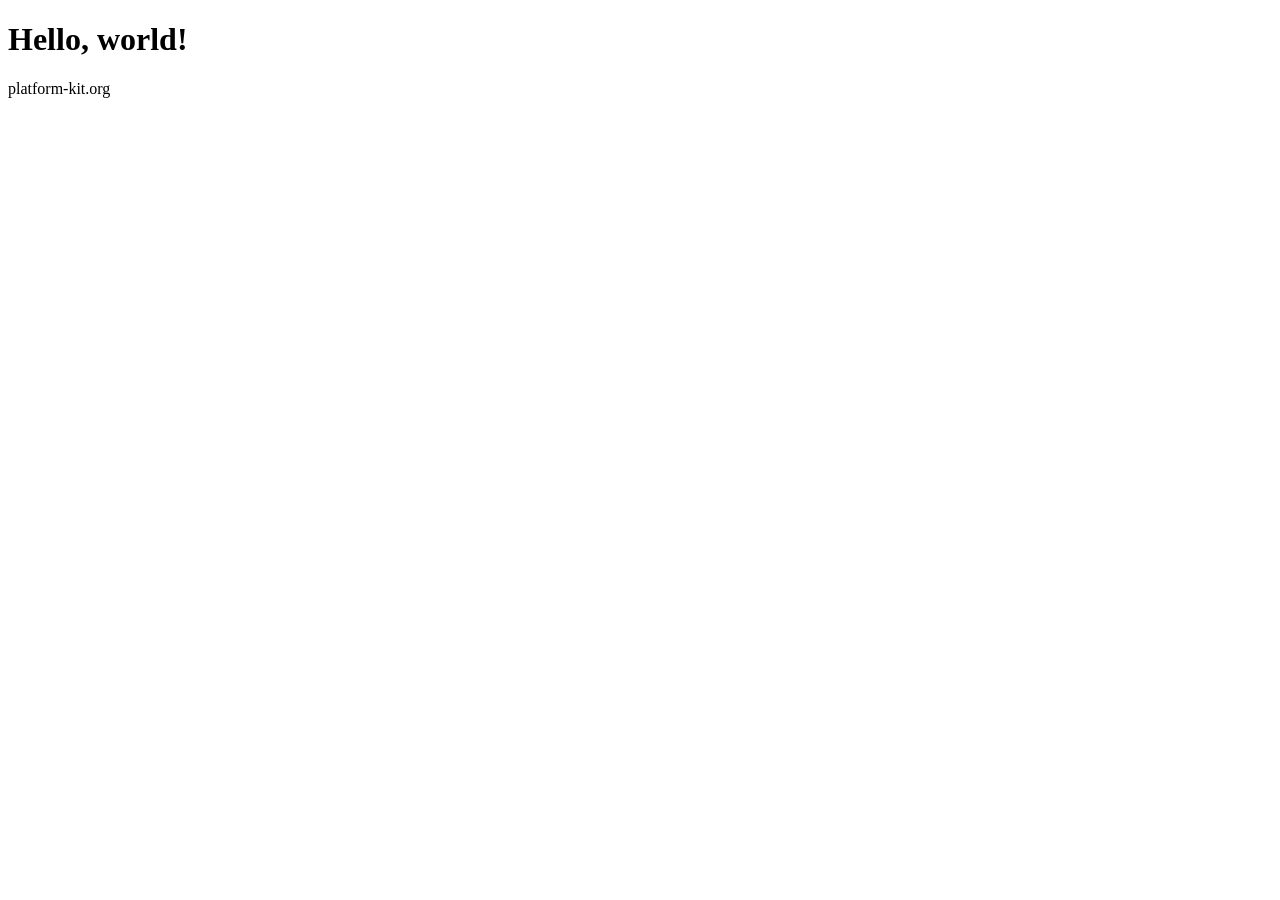
==== public/index.html @ 94a895c5 "feat(site): add hello world page - Add a static index.html as the first page of the site" ====
<!doctype html>
<html lang="en">
<head>
  <meta charset="utf-8">
  <meta name="viewport" content="width=device-width, initial-scale=1">
  <title>platform-kit</title>
</head>
<body>
  <h1>Hello, world!</h1>
  <p>platform-kit.org</p>
</body>
</html>
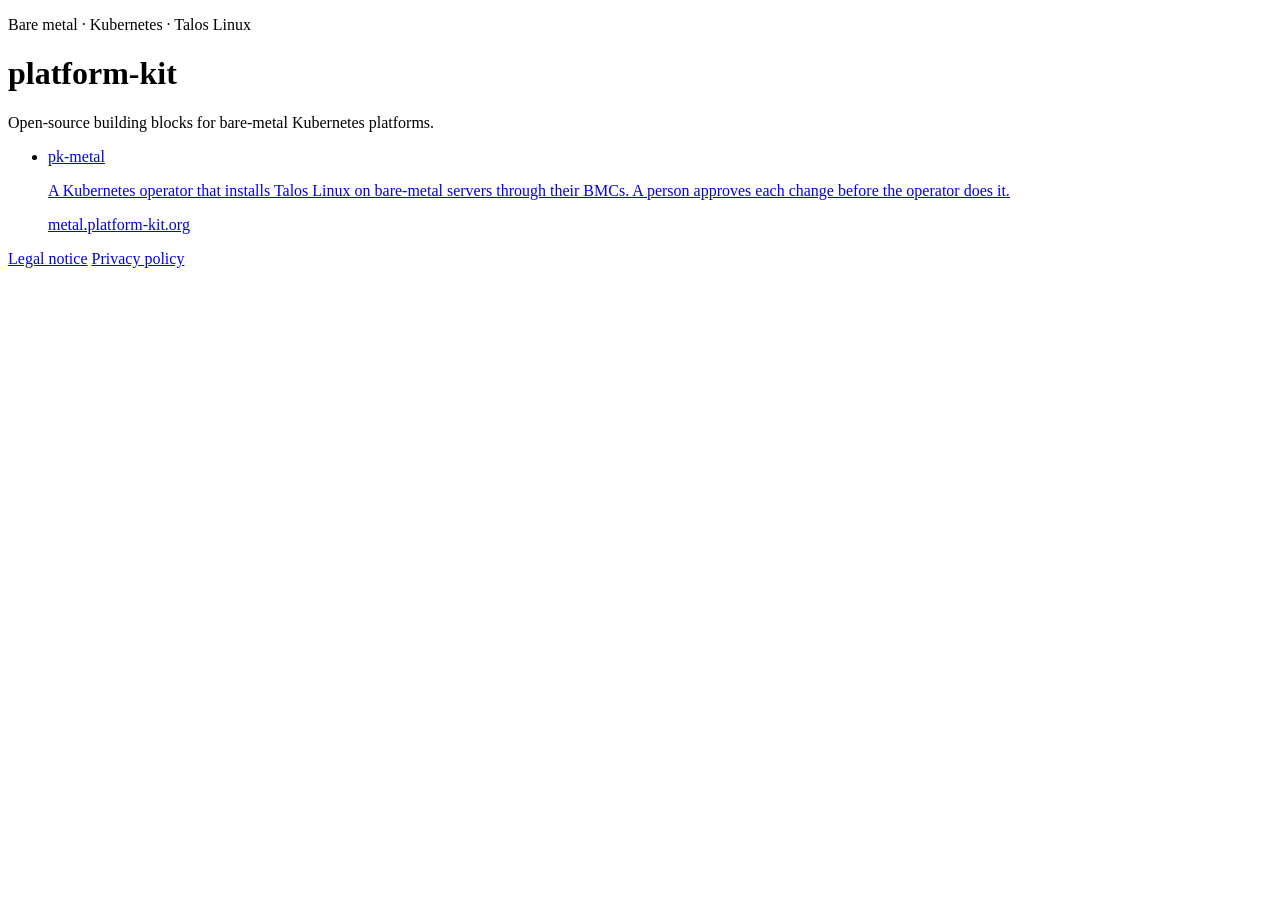
==== commit 35e26fb1: "feat: add the start page, the legal notice and the privacy policy - The start page links to pk-metal" ====
--- a/public/index.html
+++ b/public/index.html
@@ -4,9 +4,30 @@
   <meta charset="utf-8">
   <meta name="viewport" content="width=device-width, initial-scale=1">
   <title>platform-kit</title>
+  <meta name="description" content="Open-source building blocks for bare-metal Kubernetes platforms.">
+  <link rel="icon" href="/favicon.svg" type="image/svg+xml">
+  <link rel="stylesheet" href="/site.css">
 </head>
 <body>
-  <h1>Hello, world!</h1>
-  <p>platform-kit.org</p>
+  <main class="pk-main">
+    <p class="pk-kicker">Bare metal · Kubernetes · Talos Linux</p>
+    <h1>platform-kit</h1>
+    <p class="pk-tagline">Open-source building blocks for bare-metal Kubernetes platforms.</p>
+    <ul class="pk-cards">
+      <li>
+        <a class="pk-card" href="https://metal.platform-kit.org/">
+          <p class="pk-card-name">pk-metal</p>
+          <p class="pk-card-text">A Kubernetes operator that installs Talos Linux on bare-metal servers through their BMCs. A person approves each change before the operator does it.</p>
+          <p class="pk-card-host">metal.platform-kit.org</p>
+        </a>
+      </li>
+    </ul>
+  </main>
+  <footer class="pk-footer">
+    <nav class="pk-legal" aria-label="Legal">
+      <a href="/legal-notice/">Legal notice</a>
+      <a href="/privacy/">Privacy policy</a>
+    </nav>
+  </footer>
 </body>
 </html>
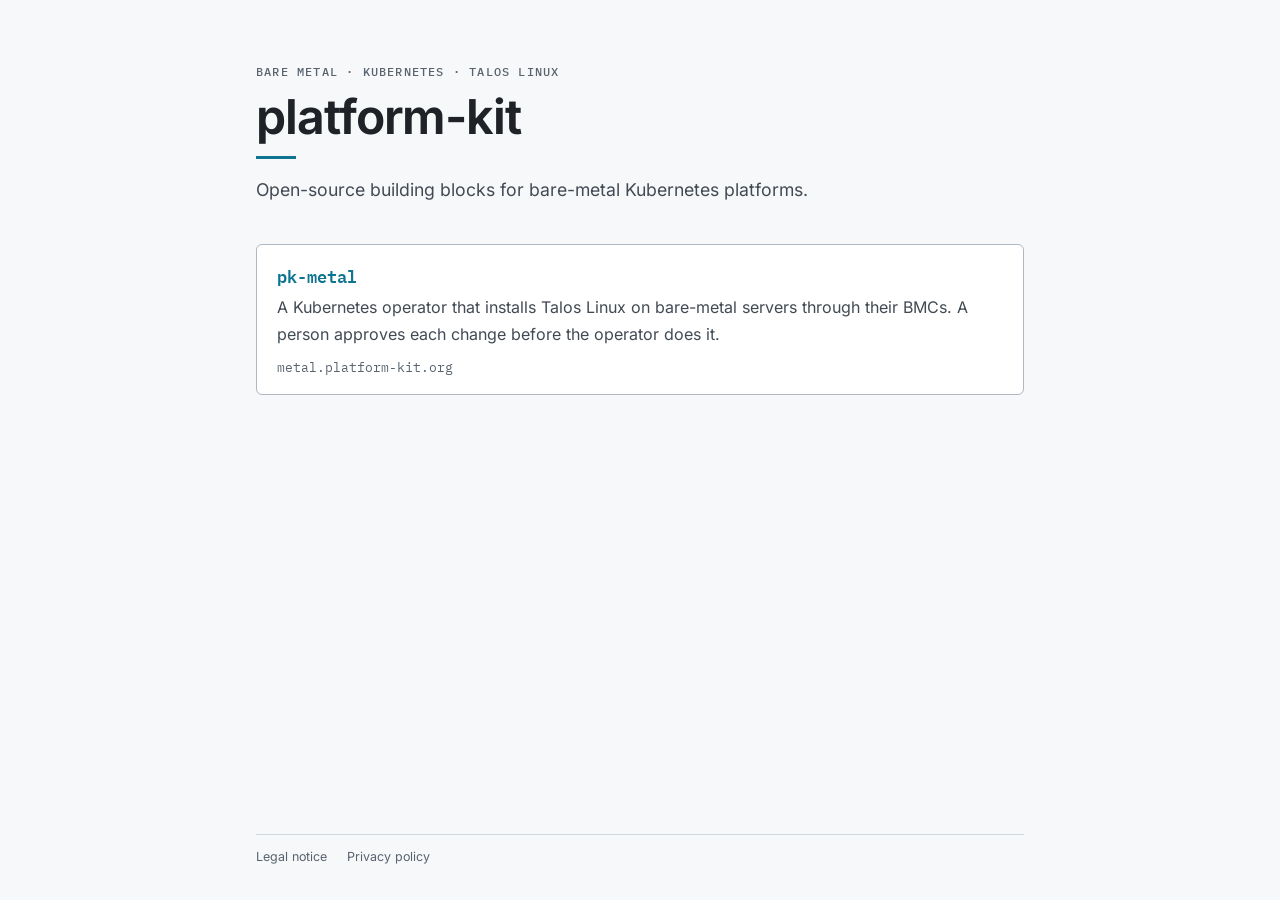
==== commit 3f7bc199: "fix: load the styles, fonts and links with relative paths - The pages work on platform-kit.org and o" ====
--- a/public/index.html
+++ b/public/index.html
@@ -5,8 +5,8 @@
   <meta name="viewport" content="width=device-width, initial-scale=1">
   <title>platform-kit</title>
   <meta name="description" content="Open-source building blocks for bare-metal Kubernetes platforms.">
-  <link rel="icon" href="/favicon.svg" type="image/svg+xml">
-  <link rel="stylesheet" href="/site.css">
+  <link rel="icon" href="favicon.svg" type="image/svg+xml">
+  <link rel="stylesheet" href="site.css">
 </head>
 <body>
   <main class="pk-main">
@@ -25,8 +25,8 @@
   </main>
   <footer class="pk-footer">
     <nav class="pk-legal" aria-label="Legal">
-      <a href="/legal-notice/">Legal notice</a>
-      <a href="/privacy/">Privacy policy</a>
+      <a href="legal-notice/">Legal notice</a>
+      <a href="privacy/">Privacy policy</a>
     </nav>
   </footer>
 </body>
--- a/public/site.css
+++ b/public/site.css
@@ -0,0 +1,207 @@
+/*
+ * platform-kit.org: the "Control room" theme of metal.platform-kit.org, for plain HTML.
+ * Dark first; light when the system asks for it. All fonts come from this site.
+ */
+
+@font-face {
+  font-family: 'Inter Variable';
+  font-style: normal;
+  font-display: swap;
+  font-weight: 100 900;
+  src: url('fonts/inter-latin-wght-normal.woff2') format('woff2-variations');
+}
+@font-face {
+  font-family: 'IBM Plex Mono';
+  font-style: normal;
+  font-display: swap;
+  font-weight: 400;
+  src: url('fonts/ibm-plex-mono-latin-400-normal.woff2') format('woff2');
+}
+@font-face {
+  font-family: 'IBM Plex Mono';
+  font-style: normal;
+  font-display: swap;
+  font-weight: 500;
+  src: url('fonts/ibm-plex-mono-latin-500-normal.woff2') format('woff2');
+}
+@font-face {
+  font-family: 'IBM Plex Mono';
+  font-style: normal;
+  font-display: swap;
+  font-weight: 600;
+  src: url('fonts/ibm-plex-mono-latin-600-normal.woff2') format('woff2');
+}
+
+:root {
+  --pk-font-body: 'Inter Variable', 'Inter', system-ui, sans-serif;
+  --pk-font-mono: 'IBM Plex Mono', ui-monospace, SFMono-Regular, Menlo, monospace;
+  --pk-paper: #0b0f14;
+  --pk-paper-2: #111821;
+  --pk-rule: #1f2a36;
+  --pk-rule-strong: #2d3b4a;
+  --pk-ink: #e6edf3;
+  --pk-ink-2: #b4c0cc;
+  --pk-ink-3: #8b98a5;
+  --pk-link: #22d3ee;
+  --pk-on-accent: #04141a;
+  --pk-radius: 3px;
+  --pk-radius-lg: 6px;
+  color-scheme: dark;
+}
+
+@media (prefers-color-scheme: light) {
+  :root {
+    --pk-paper: #f6f8fa;
+    --pk-paper-2: #ffffff;
+    --pk-rule: #d0d7de;
+    --pk-rule-strong: #afb8c1;
+    --pk-ink: #1f2328;
+    --pk-ink-2: #424a53;
+    --pk-ink-3: #59636e;
+    --pk-link: #0e7490;
+    --pk-on-accent: #ffffff;
+    color-scheme: light;
+  }
+}
+
+*,
+*::before,
+*::after {
+  box-sizing: border-box;
+}
+
+html {
+  -webkit-text-size-adjust: 100%;
+}
+
+body {
+  display: flex;
+  flex-direction: column;
+  min-height: 100vh;
+  margin: 0;
+  background: var(--pk-paper);
+  color: var(--pk-ink);
+  font: 1rem/1.65 var(--pk-font-body);
+}
+
+a {
+  color: var(--pk-link);
+}
+
+.pk-main {
+  flex: 1;
+  width: 100%;
+  max-width: 50rem;
+  margin: 0 auto;
+  padding: 4rem 1rem 3rem;
+}
+
+.pk-kicker {
+  margin: 0;
+  font: 500 0.75rem/1.4 var(--pk-font-mono);
+  letter-spacing: 0.1em;
+  text-transform: uppercase;
+  color: var(--pk-ink-3);
+}
+
+h1 {
+  margin: 0.5rem 0 0;
+  font-size: clamp(2.2rem, 6vw, 3rem);
+  font-weight: 650;
+  line-height: 1.15;
+  letter-spacing: -0.02em;
+}
+h1::after {
+  content: '';
+  display: block;
+  inline-size: 2.5rem;
+  block-size: 3px;
+  margin-top: 0.75rem;
+  background: var(--pk-link);
+}
+
+h2 {
+  margin: 2.5rem 0 0.75rem;
+  font-size: 1.15rem;
+  font-weight: 600;
+}
+
+.pk-tagline {
+  max-width: 36rem;
+  margin: 1rem 0 0;
+  font-size: 1.1rem;
+  color: var(--pk-ink-2);
+}
+
+.pk-cards {
+  display: grid;
+  gap: 1rem;
+  margin: 2.5rem 0 0;
+  padding: 0;
+  list-style: none;
+}
+
+.pk-card {
+  display: block;
+  padding: 1.25rem 1.25rem 1.1rem;
+  border: 1px solid var(--pk-rule-strong);
+  border-radius: var(--pk-radius-lg);
+  background: var(--pk-paper-2);
+  color: inherit;
+  text-decoration: none;
+}
+.pk-card:hover,
+.pk-card:focus-visible {
+  border-color: var(--pk-link);
+}
+.pk-card-name {
+  margin: 0;
+  font: 600 1.05rem/1.4 var(--pk-font-mono);
+  color: var(--pk-link);
+}
+.pk-card-text {
+  margin: 0.35rem 0 0;
+  color: var(--pk-ink-2);
+}
+.pk-card-host {
+  margin: 0.75rem 0 0;
+  font: 0.8rem/1.4 var(--pk-font-mono);
+  color: var(--pk-ink-3);
+}
+
+.pk-prose {
+  max-width: 42rem;
+}
+.pk-prose p,
+.pk-prose li {
+  color: var(--pk-ink-2);
+}
+.pk-prose address {
+  font-style: normal;
+}
+
+.pk-footer {
+  width: 100%;
+  max-width: 50rem;
+  margin: 0 auto;
+  padding: 0 1rem 2rem;
+}
+.pk-legal {
+  display: flex;
+  flex-wrap: wrap;
+  gap: 0.35rem 1.25rem;
+  margin: 0;
+  padding-top: 0.75rem;
+  border-top: 1px solid var(--pk-rule);
+  font-size: 0.78rem;
+}
+.pk-legal a {
+  color: var(--pk-ink-3);
+  text-decoration: none;
+}
+.pk-legal a:hover,
+.pk-legal a:focus-visible,
+.pk-legal a[aria-current='page'] {
+  color: var(--pk-link);
+  text-decoration: underline;
+}
